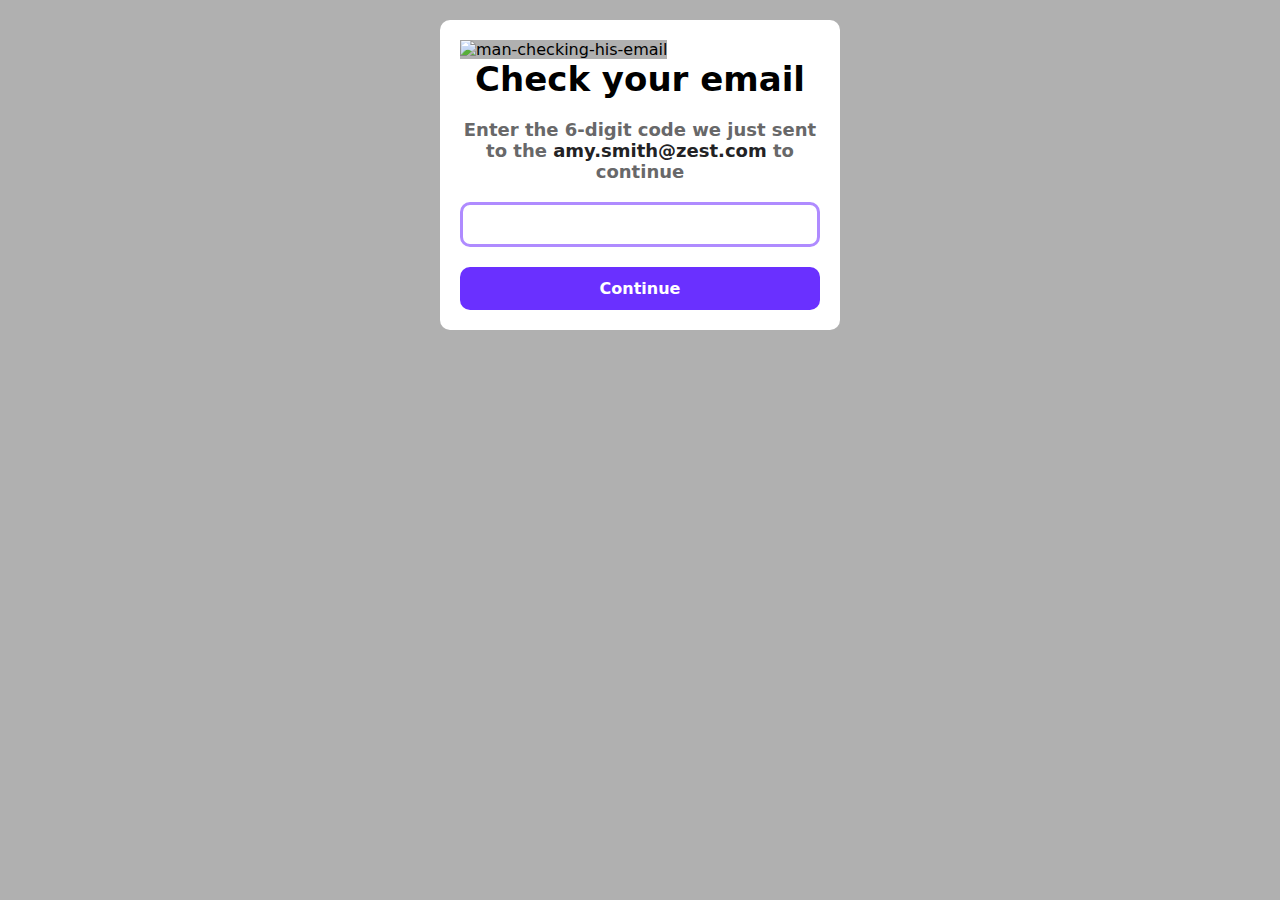
==== Intro to CSS/Card_1/index.html @ e7f594ca "Add files via upload" ====
<!DOCTYPE html>
<html lang="en">
  <head>
    <meta charset="UTF-8" />
    <meta name="viewport" content="width=device-width, initial-scale=1.0" />
    <title>Card1</title>
    <link rel="stylesheet" href="style.css" />
  </head>
  <body>
    <div class="card">
      <img
        src="Card_1/5bedb585-cdf4-41e0-b273-d20c3091ffcc.jpg"
        alt="man-checking-his-email"
      />
      <h1>Check your email</h1>
      <p>
        Enter the 6-digit code we just sent to the
        <span>amy.smith@zest.com</span> to continue
      </p>
      <input type="text" />
      <button class="btn">Continue</button>
    </div>
  </body>
</html>
---- Intro to CSS/Card_1/style.css ----
*{
    margin: 0;
    padding: 0;
    box-sizing: border-box;
    font-family: system-ui, -apple-system, BlinkMacSystemFont, 'Segoe UI', Roboto, Oxygen, Ubuntu, Cantarell, 'Open Sans', 'Helvetica Neue', sans-serif;
    background-color: rgb(176, 176, 176);
}
.card{
    width: 400px;
    padding: 20px;
    margin: 20px auto;
    background-color: #fff;
    border-radius: 10px;
}
img{
    width: 100%;
}
h1{
    margin-bottom: 20px;
    background-color: #fff;
    font-size: 34px;
    text-align: center;
}
p{
    margin-bottom: 20px;
    background-color: #fff;
    color: #686869;
    font-weight: 600;
    font-size: 18px;
    text-align: center;
}
span{
    background-color: #fff;
    font-weight: 600;
    color: #222224;
}
input{
    width: 100%;
    border: 3px solid #af8bff;
    background-color: #fff;
    padding: 12px;
    border-radius: 10px;
    margin-bottom: 20px;
}
.btn{
    width: 100%;
    background-color: #6a30ff;
    color: white;
    padding: 12px;
    border: none;
    border-radius: 10px;
    font-size: 16px;
    font-weight: 600;
}
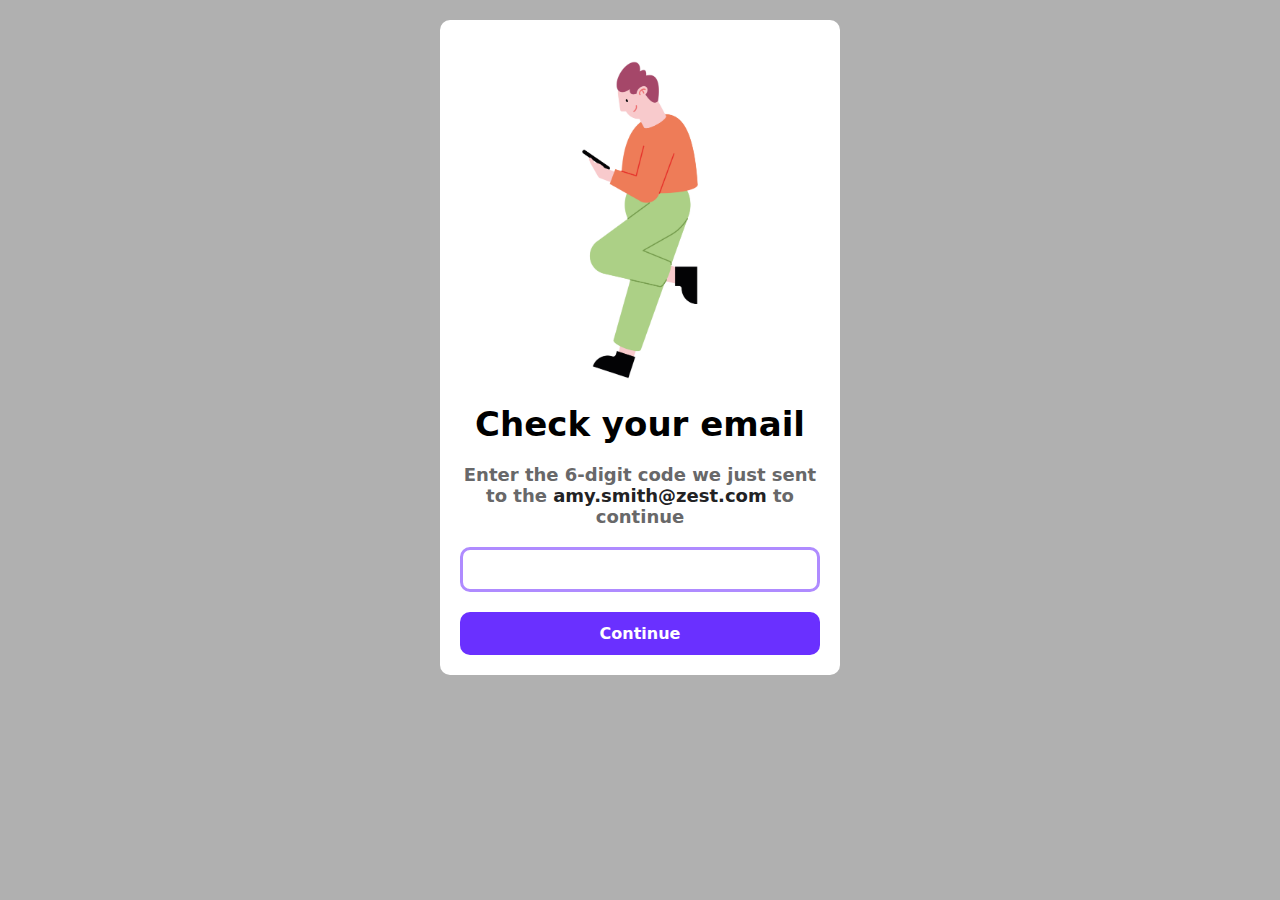
==== commit 9e77147f: "Update index.html" ====
--- a/Intro to CSS/Card_1/index.html
+++ b/Intro to CSS/Card_1/index.html
@@ -9,7 +9,7 @@
   <body>
     <div class="card">
       <img
-        src="Card_1/5bedb585-cdf4-41e0-b273-d20c3091ffcc.jpg"
+        src="check_your_email.jpg"
         alt="man-checking-his-email"
       />
       <h1>Check your email</h1>
